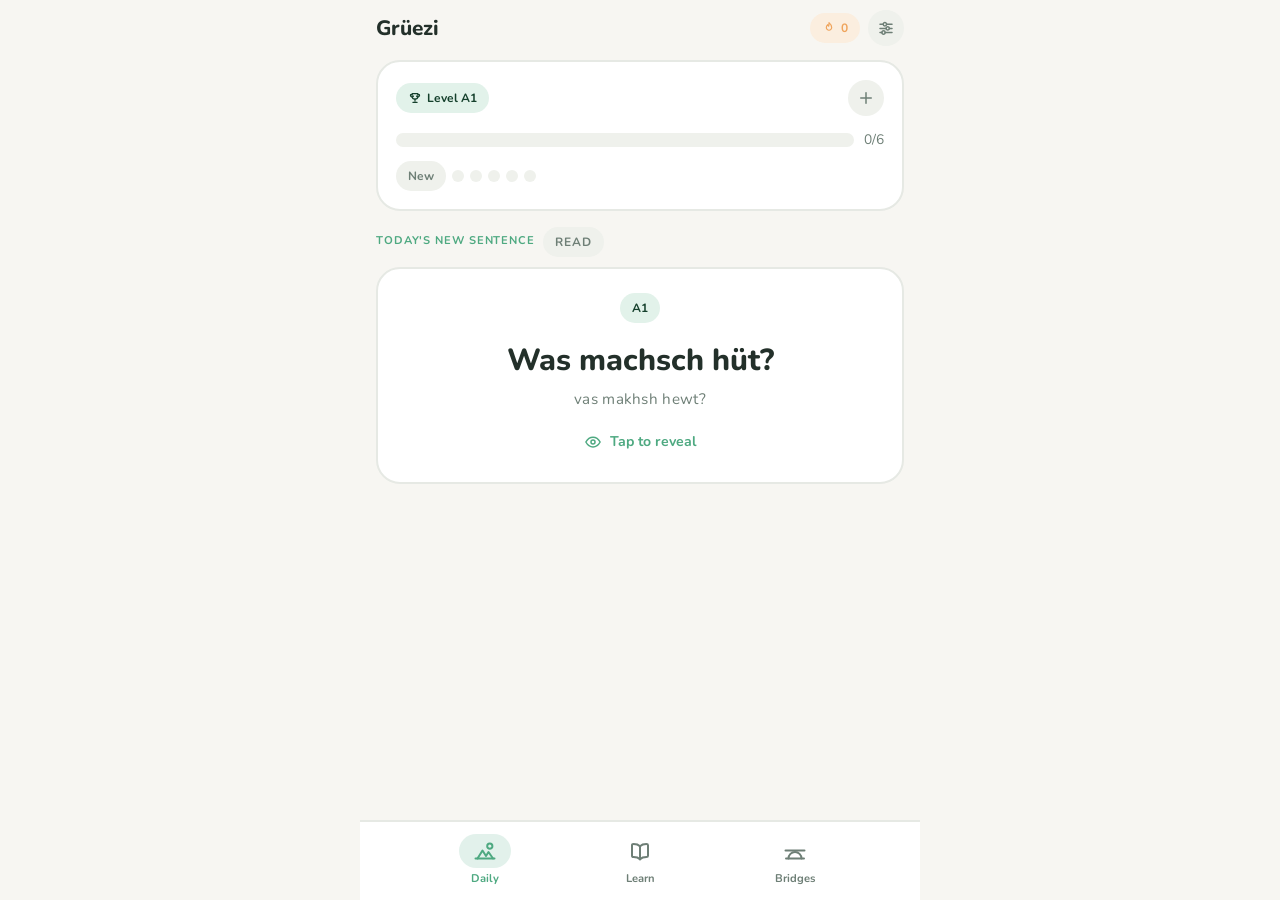
==== index.html @ e4e82e50 "The Grüezi web app, and the update channel for Swiss German" ====
<!DOCTYPE html>
<html lang="en">
<head>
<meta charset="utf-8">
<!-- viewport-fit=cover so the safe-area insets work on a notched iPhone. -->
<meta name="viewport" content="width=device-width, initial-scale=1, viewport-fit=cover">
<title>Grüezi — Swiss German</title>
<meta name="description" content="Learn everyday Zürich Swiss German the Language Transfer way: work it out yourself, then check.">
<meta name="theme-color" content="#f7f6f2">

<!-- Installing to the home screen: Android reads the manifest, iOS reads these. -->
<link rel="manifest" href="manifest.webmanifest">
<link rel="apple-touch-icon" href="icons/apple-touch-icon.png">
<link rel="icon" href="icons/favicon-64.png" sizes="64x64">
<meta name="apple-mobile-web-app-capable" content="yes">
<meta name="apple-mobile-web-app-status-bar-style" content="default">
<meta name="apple-mobile-web-app-title" content="Grüezi">
<meta name="mobile-web-app-capable" content="yes">

<link rel="preload" href="assets/fonts/nunito-var.woff2" as="font" type="font/woff2" crossorigin>
<link rel="stylesheet" href="app.css">
</head>
<body>

<!-- The shell is rendered by app.js; this is what shows while it loads. -->
<div id="app">
  <div class="empty" style="margin:auto">
    <p class="muted">Loading…</p>
  </div>
</div>

<noscript>
  <div class="empty" style="margin:auto">
    <h3>JavaScript is off</h3>
    <p class="muted">Grüezi keeps your deck in the browser, so it needs JavaScript to run.</p>
  </div>
</noscript>

<script type="module" src="js/app.js"></script>
</body>
</html>
---- app.css ----
/*
 * Grüezi on the web.
 *
 * Same design system as the Android app: the "Alpine" palette from
 * `ui/Theme.kt`, Nunito, generous radii, and buttons that sit on a solid slab
 * so they read as physical keys. Tokens first, then components — a colour is
 * never written as a literal below the `:root` blocks.
 */

/* --- font ------------------------------------------------------------- */

@font-face {
  font-family: 'Nunito';
  src: url('assets/fonts/nunito-var.woff2') format('woff2-variations');
  font-weight: 400 900;
  font-style: normal;
  font-display: swap;
}

/* --- tokens ----------------------------------------------------------- */

:root {
  --green: #4ea981;
  --green-deep: #357c5d;
  --green-soft: #e2f2ea;
  --sky: #5baedb;
  --sky-soft: #e2f0f8;
  --heather: #9a8bd0;
  --heather-soft: #ede9f8;
  --apricot: #efa45c;
  --apricot-soft: #fbeedf;
  --coral: #e4786e;

  --bg: #f7f6f2;
  --card: #ffffff;
  --card-alt: #eff1ec;
  --ink: #23302a;
  --ink-soft: #6e7f76;
  --line: #e6e9e4;

  --primary: var(--green);
  --on-primary: #ffffff;
  --primary-container: var(--green-soft);
  --on-primary-container: #15402c;

  /* The four Anki keys. */
  --g-again: var(--coral);
  --g-hard: var(--apricot);
  --g-good: var(--green);
  --g-easy: var(--sky);

  --r-sm: 14px;
  --r-md: 20px;
  --r-lg: 24px;
  --r-xl: 28px;
  --depth: 4px;

  --gutter: 16px;
  --maxw: 560px;
}

/* Night: the same hues, darkened, never pure black. */
@media (prefers-color-scheme: dark) {
  :root:not([data-theme='light']) {
    --green: #6fd0a3;
    --green-deep: #3e8a67;
    --green-soft: #204a38;
    --sky: #79c2ea;
    --sky-soft: #1c3143;
    --heather: #b4a6e8;
    --heather-soft: #2e2748;
    --apricot: #f5be81;
    --apricot-soft: #3e3125;
    --coral: #ee9086;

    --bg: #141a17;
    --card: #1e2622;
    --card-alt: #28312c;
    --ink: #e8efea;
    --ink-soft: #9aaaa1;
    --line: #2e3a34;

    --on-primary: #07281a;
    --primary-container: #204a38;
    --on-primary-container: #bfebd6;
  }
}

:root[data-theme='dark'] {
  --green: #6fd0a3;
  --green-deep: #3e8a67;
  --green-soft: #204a38;
  --sky: #79c2ea;
  --sky-soft: #1c3143;
  --heather: #b4a6e8;
  --heather-soft: #2e2748;
  --apricot: #f5be81;
  --apricot-soft: #3e3125;
  --coral: #ee9086;

  --bg: #141a17;
  --card: #1e2622;
  --card-alt: #28312c;
  --ink: #e8efea;
  --ink-soft: #9aaaa1;
  --line: #2e3a34;

  --on-primary: #07281a;
  --primary-container: #204a38;
  --on-primary-container: #bfebd6;
}

/* --- base ------------------------------------------------------------- */

* { box-sizing: border-box; }

html, body {
  margin: 0;
  padding: 0;
  height: 100%;
}

body {
  background: var(--bg);
  color: var(--ink);
  font-family: 'Nunito', ui-rounded, 'SF Pro Rounded', system-ui, -apple-system, sans-serif;
  font-weight: 400;
  font-size: 16px;
  line-height: 1.5;
  -webkit-font-smoothing: antialiased;
  -webkit-tap-highlight-color: transparent;
  overscroll-behavior-y: none;
}

h1, h2, h3 { font-weight: 800; margin: 0; line-height: 1.2; }
h1 { font-size: 1.7rem; }
h2 { font-size: 1.35rem; }
h3 { font-size: 1.1rem; }
p { margin: 0; }
button { font: inherit; color: inherit; }

.muted { color: var(--ink-soft); }
.small { font-size: 0.86rem; }
.center { text-align: center; }

/* Screen-reader-only, for labels an icon carries visually. */
.sr {
  position: absolute;
  width: 1px; height: 1px;
  padding: 0; margin: -1px;
  overflow: hidden;
  clip: rect(0 0 0 0);
  white-space: nowrap;
}

.section-label {
  font-size: 0.75rem;
  font-weight: 700;
  letter-spacing: 0.08em;
  text-transform: uppercase;
  color: var(--ink-soft);
}

/* --- app shell -------------------------------------------------------- */

#app {
  display: flex;
  flex-direction: column;
  min-height: 100dvh;
  max-width: var(--maxw);
  margin: 0 auto;
}

.topbar {
  display: flex;
  align-items: center;
  justify-content: space-between;
  gap: 10px;
  padding: calc(env(safe-area-inset-top) + 10px) var(--gutter) 10px;
  background: var(--bg);
  position: sticky;
  top: 0;
  z-index: 10;
}

.topbar h1 { font-size: 1.3rem; }

.topbar-actions { display: flex; align-items: center; gap: 8px; }

main {
  flex: 1;
  padding: 0 var(--gutter) 24px;
  min-width: 0;
}

/* Bottom navigation — three destinations, the selected one in its own accent. */
.bottomnav {
  position: sticky;
  bottom: 0;
  display: flex;
  justify-content: space-evenly;
  gap: 4px;
  background: var(--card);
  border-top: 2px solid var(--line);
  padding: 8px var(--gutter) calc(env(safe-area-inset-bottom) + 8px);
  z-index: 10;
}

.navitem {
  display: flex;
  flex-direction: column;
  align-items: center;
  gap: 3px;
  border: 0;
  background: none;
  padding: 4px 16px;
  border-radius: 18px;
  cursor: pointer;
  color: var(--ink-soft);
}

.navitem .bubble {
  display: grid;
  place-items: center;
  padding: 5px 14px;
  border-radius: 999px;
  background: transparent;
  transition: background 160ms ease;
}

.navitem svg { width: 24px; height: 24px; }
.navitem span { font-size: 0.7rem; font-weight: 700; }

.navitem[aria-current='page'] { color: var(--nav-accent, var(--primary)); }
.navitem[aria-current='page'] .bubble {
  background: color-mix(in srgb, var(--nav-accent, var(--primary)) 16%, transparent);
}
.navitem[data-tab='learn'] { --nav-accent: var(--sky); }
.navitem[data-tab='bridges'] { --nav-accent: var(--heather); }

/* --- primitives ------------------------------------------------------- */

.card {
  background: var(--card);
  border: 2px solid var(--line);
  border-radius: var(--r-lg);
  padding: 18px;
}

.card.tappable { cursor: pointer; }
.card.tappable:active { transform: translateY(1px); }

.pill {
  display: inline-flex;
  align-items: center;
  gap: 5px;
  padding: 6px 12px;
  border-radius: 999px;
  background: var(--card-alt);
  color: var(--ink-soft);
  font-size: 0.75rem;
  font-weight: 700;
  border: 0;
  white-space: nowrap;
}

.pill svg { width: 14px; height: 14px; }
button.pill { cursor: pointer; }
.pill.accent { background: var(--primary-container); color: var(--on-primary-container); }
.pill.filled { background: var(--primary); color: var(--on-primary); }
.pill.bridges { background: var(--heather-soft); color: var(--heather); }
.pill.sky { background: var(--sky-soft); color: var(--sky); }
.pill.streak { background: var(--apricot-soft); color: var(--apricot); }

/* The roundel used for toolbar and inline icon actions. */
.iconbtn {
  display: grid;
  place-items: center;
  width: 36px;
  height: 36px;
  border: 0;
  border-radius: 999px;
  background: var(--card-alt);
  color: var(--ink-soft);
  cursor: pointer;
  flex: none;
}

.iconbtn svg { width: 18px; height: 18px; }
.iconbtn:active { transform: translateY(1px); }
.iconbtn.ghost { background: transparent; }

.bubble-icon {
  display: grid;
  place-items: center;
  width: 44px;
  height: 44px;
  border-radius: 999px;
  flex: none;
}
.bubble-icon svg { width: 22px; height: 22px; }

/*
 * The chunky button: a flat face on a darker slab. Pressing shifts the face
 * down onto the slab, so the footprint never changes and nothing reflows.
 */
.chunky {
  --c: var(--primary);
  position: relative;
  display: block;
  width: 100%;
  border: 0;
  padding: 0;
  background: none;
  cursor: pointer;
  height: 56px;
}

.chunky .slab {
  position: absolute;
  inset: var(--depth) 0 0 0;
  border-radius: 18px;
  background: color-mix(in srgb, var(--c) 78%, #000);
}

.chunky .face {
  position: absolute;
  inset: 0 0 var(--depth) 0;
  border-radius: 18px;
  background: var(--c);
  color: #fff;
  display: flex;
  align-items: center;
  justify-content: center;
  gap: 8px;
  font-weight: 800;
  letter-spacing: 0.04em;
  text-transform: uppercase;
  font-size: 0.92rem;
  transition: inset 70ms ease;
}

.chunky:active .face { inset: var(--depth) 0 0 0; }
.chunky:disabled { opacity: 0.45; cursor: default; }
.chunky:disabled:active .face { inset: 0 0 var(--depth) 0; }
.chunky svg { width: 20px; height: 20px; }

.ghostbtn {
  display: inline-flex;
  align-items: center;
  justify-content: center;
  gap: 6px;
  padding: 11px 18px;
  border-radius: 16px;
  border: 2px solid var(--line);
  background: none;
  color: var(--ink-soft);
  font-weight: 700;
  font-size: 0.85rem;
  cursor: pointer;
}

.ghostbtn svg { width: 18px; height: 18px; }
.ghostbtn:active { transform: translateY(1px); }

.track {
  flex: 1;
  height: 14px;
  border-radius: 999px;
  background: var(--card-alt);
  overflow: hidden;
}

.track > div {
  height: 100%;
  border-radius: 999px;
  background: var(--primary);
  transition: width 400ms ease;
}

.row { display: flex; align-items: center; gap: 10px; }
.row.between { justify-content: space-between; }
.row.wrap { flex-wrap: wrap; }
.stack { display: flex; flex-direction: column; gap: 12px; }

/* --- the grade keys --------------------------------------------------- */

.grades {
  display: grid;
  grid-template-columns: repeat(4, 1fr);
  gap: 7px;
}

.gradekey {
  position: relative;
  height: 60px;
  border: 0;
  padding: 0;
  background: none;
  cursor: pointer;
}

.gradekey .slab {
  position: absolute;
  inset: var(--depth) 0 0 0;
  border-radius: 16px;
  background: color-mix(in srgb, var(--c) 76%, #000);
}

.gradekey .face {
  position: absolute;
  inset: 0 0 var(--depth) 0;
  border-radius: 16px;
  background: var(--c);
  color: #fff;
  display: flex;
  flex-direction: column;
  align-items: center;
  justify-content: center;
  gap: 1px;
  transition: inset 70ms ease;
}

.gradekey:active .face { inset: var(--depth) 0 0 0; }
.gradekey .label { font-size: 0.72rem; font-weight: 800; text-transform: uppercase; }
.gradekey .interval { font-size: 0.68rem; opacity: 0.82; }

.gradekey[data-grade='AGAIN'] { --c: var(--g-again); }
.gradekey[data-grade='HARD'] { --c: var(--g-hard); }
.gradekey[data-grade='GOOD'] { --c: var(--g-good); }
.gradekey[data-grade='EASY'] { --c: var(--g-easy); }

/* --- the practice card ------------------------------------------------ */

.banner {
  display: flex;
  align-items: center;
  gap: 8px;
  margin: 16px 0 10px;
  font-size: 0.7rem;
  font-weight: 700;
  letter-spacing: 0.08em;
  text-transform: uppercase;
}

.banner.new { color: var(--primary); }
.banner.step { color: var(--apricot); }
.banner.due { color: var(--sky); }
.banner.extra { color: var(--ink-soft); }

.sentence-card {
  text-align: center;
  padding: 24px 20px;
}

.sentence-card .dialect {
  font-size: 1.9rem;
  font-weight: 800;
  line-height: 1.3;
  margin: 18px 0 0;
  overflow-wrap: break-word;
}

.sentence-card .dialect.answer { color: var(--primary); }
.sentence-card .prompt-natural { font-size: 1.6rem; font-weight: 800; line-height: 1.3; margin-top: 18px; }
.sentence-card .phonetics { color: var(--ink-soft); font-size: 0.95rem; letter-spacing: 0.02em; margin-top: 8px; }
.sentence-card .literal { font-style: italic; color: var(--ink-soft); font-size: 1.05rem; }
.sentence-card .natural { font-size: 1.3rem; font-weight: 700; }

.reveal-hint {
  display: inline-flex;
  align-items: center;
  gap: 8px;
  margin-top: 20px;
  color: var(--primary);
  font-weight: 700;
  font-size: 0.88rem;
}

.reveal-hint svg { width: 18px; height: 18px; }

.answer-block { margin-top: 20px; display: flex; flex-direction: column; gap: 6px; }

.note {
  display: flex;
  gap: 10px;
  text-align: left;
  margin-top: 20px;
  padding: 14px;
  border-radius: var(--r-md);
  background: var(--apricot-soft);
  font-size: 0.95rem;
}

.note svg { width: 18px; height: 18px; color: var(--apricot); flex: none; margin-top: 2px; }

/* --- lists: lessons and bridges --------------------------------------- */

.lesson-row { display: flex; gap: 12px; }

.rail {
  display: flex;
  flex-direction: column;
  align-items: center;
  width: 44px;
  flex: none;
}

.rail .connector { width: 3px; height: 14px; background: var(--line); }
.rail .connector.hidden { visibility: hidden; }

.rail .node {
  display: grid;
  place-items: center;
  width: 40px;
  height: 40px;
  border-radius: 999px;
  background: var(--card-alt);
  color: var(--ink-soft);
  font-weight: 800;
}

.rail .node.done { background: var(--sky); color: #fff; }
.rail .node.next { background: var(--primary); color: #fff; }
.rail .node svg { width: 20px; height: 20px; }

.lesson-row .card { flex: 1; margin-bottom: 8px; padding: 14px 16px; }
.lesson-row.has-connector .card { margin-top: 14px; }
.lesson-row .card.next { border-color: var(--primary); }

.list-row { display: flex; align-items: center; gap: 14px; }
.list-row .grow { flex: 1; min-width: 0; }
.list-row .chev { width: 18px; height: 18px; color: var(--ink-soft); flex: none; }

/* --- bridges ---------------------------------------------------------- */

.rule-box {
  display: flex;
  align-items: center;
  gap: 12px;
  padding: 16px;
  border-radius: var(--r-md);
  background: var(--heather-soft);
  color: var(--heather);
  font-weight: 700;
}

.rule-box svg { width: 22px; height: 22px; flex: none; }

.example {
  display: flex;
  align-items: center;
  justify-content: space-between;
  gap: 12px;
  padding: 14px 16px;
  border-radius: 18px;
  border: 2px solid var(--card-alt);
  background: var(--card-alt);
  margin-bottom: 8px;
  cursor: pointer;
  text-align: left;
  width: 100%;
}

.example.revealed {
  background: var(--card);
  border-color: color-mix(in srgb, var(--heather) 40%, transparent);
  cursor: default;
}

.example .prompt { font-weight: 600; }
.example .answer { font-weight: 800; font-size: 1.1rem; color: var(--heather); text-align: right; }

/* --- the teach block in a lesson -------------------------------------- */

.teach {
  display: flex;
  gap: 12px;
  padding: 16px;
  border-radius: var(--r-md);
  background: var(--sky-soft);
}

.teach svg { width: 20px; height: 20px; color: var(--sky); flex: none; margin-top: 2px; }

/* --- dialogs ---------------------------------------------------------- */

dialog {
  border: 0;
  border-radius: var(--r-xl);
  padding: 0;
  background: var(--card);
  color: var(--ink);
  max-width: min(440px, calc(100vw - 32px));
  width: 100%;
}

dialog::backdrop { background: rgba(0, 0, 0, 0.45); }
.dialog-body { padding: 22px; display: flex; flex-direction: column; gap: 16px; }
.dialog-body h2 { text-align: center; }

.setting { display: flex; align-items: center; gap: 12px; }
.setting .grow { flex: 1; }

/* A switch, built from a checkbox so it stays keyboard-operable. */
.switch { position: relative; width: 50px; height: 30px; flex: none; }
.switch input { position: absolute; opacity: 0; width: 100%; height: 100%; margin: 0; cursor: pointer; }
.switch .slider {
  position: absolute;
  inset: 0;
  border-radius: 999px;
  background: var(--card-alt);
  transition: background 160ms ease;
  pointer-events: none;
}
.switch .slider::after {
  content: '';
  position: absolute;
  top: 3px;
  left: 3px;
  width: 24px;
  height: 24px;
  border-radius: 999px;
  background: #fff;
  box-shadow: 0 1px 3px rgba(0, 0, 0, 0.2);
  transition: transform 160ms ease;
}
.switch input:checked + .slider { background: var(--primary); }
.switch input:checked + .slider::after { transform: translateX(20px); }

/* --- the streak calendar ---------------------------------------------- */

.streak-hero {
  display: flex;
  align-items: center;
  gap: 14px;
  padding: 16px;
  border-radius: var(--r-lg);
  background: var(--apricot-soft);
}

.streak-hero .bubble-icon { background: color-mix(in srgb, var(--apricot) 20%, transparent); color: var(--apricot); }
.streak-hero h3 { color: var(--apricot); }

.calendar { display: grid; grid-template-columns: repeat(7, 1fr); gap: 4px; }
.calendar .dow { text-align: center; font-size: 0.72rem; font-weight: 700; color: var(--ink-soft); }

.calendar .day {
  aspect-ratio: 1;
  display: grid;
  place-items: center;
  border-radius: 999px;
  font-size: 0.82rem;
}

.calendar .day.today { outline: 2px solid var(--primary); outline-offset: -2px; font-weight: 800; color: var(--primary); }
.calendar .day.complete { background: var(--apricot); color: #fff; outline: 0; }
.calendar .day.complete svg { width: 15px; height: 15px; }
.calendar .day.future { color: color-mix(in srgb, var(--ink-soft) 45%, transparent); }

/* --- forms ------------------------------------------------------------ */

.field { display: flex; flex-direction: column; gap: 6px; }

.field label { font-size: 0.8rem; font-weight: 700; color: var(--ink-soft); }

.field input, .field textarea {
  font: inherit;
  padding: 12px 14px;
  border-radius: var(--r-sm);
  border: 2px solid var(--line);
  background: var(--card);
  color: var(--ink);
}

.field input:focus, .field textarea:focus { outline: 0; border-color: var(--primary); }

.chipset { display: flex; flex-wrap: wrap; gap: 6px; }

.chip {
  padding: 8px 14px;
  border-radius: 999px;
  border: 2px solid var(--line);
  background: none;
  color: var(--ink-soft);
  font-size: 0.82rem;
  font-weight: 700;
  cursor: pointer;
}

.chip[aria-pressed='true'] { background: var(--primary); border-color: var(--primary); color: var(--on-primary); }

/* --- empty / loading states ------------------------------------------- */

.empty {
  display: flex;
  flex-direction: column;
  align-items: center;
  gap: 12px;
  text-align: center;
  padding: 32px 20px;
}

.empty .bubble-icon { width: 72px; height: 72px; }
.empty .bubble-icon svg { width: 34px; height: 34px; }

/* Honour a reduced-motion preference — the press animations are decorative. */
@media (prefers-reduced-motion: reduce) {
  * { transition-duration: 0.01ms !important; animation-duration: 0.01ms !important; }
}
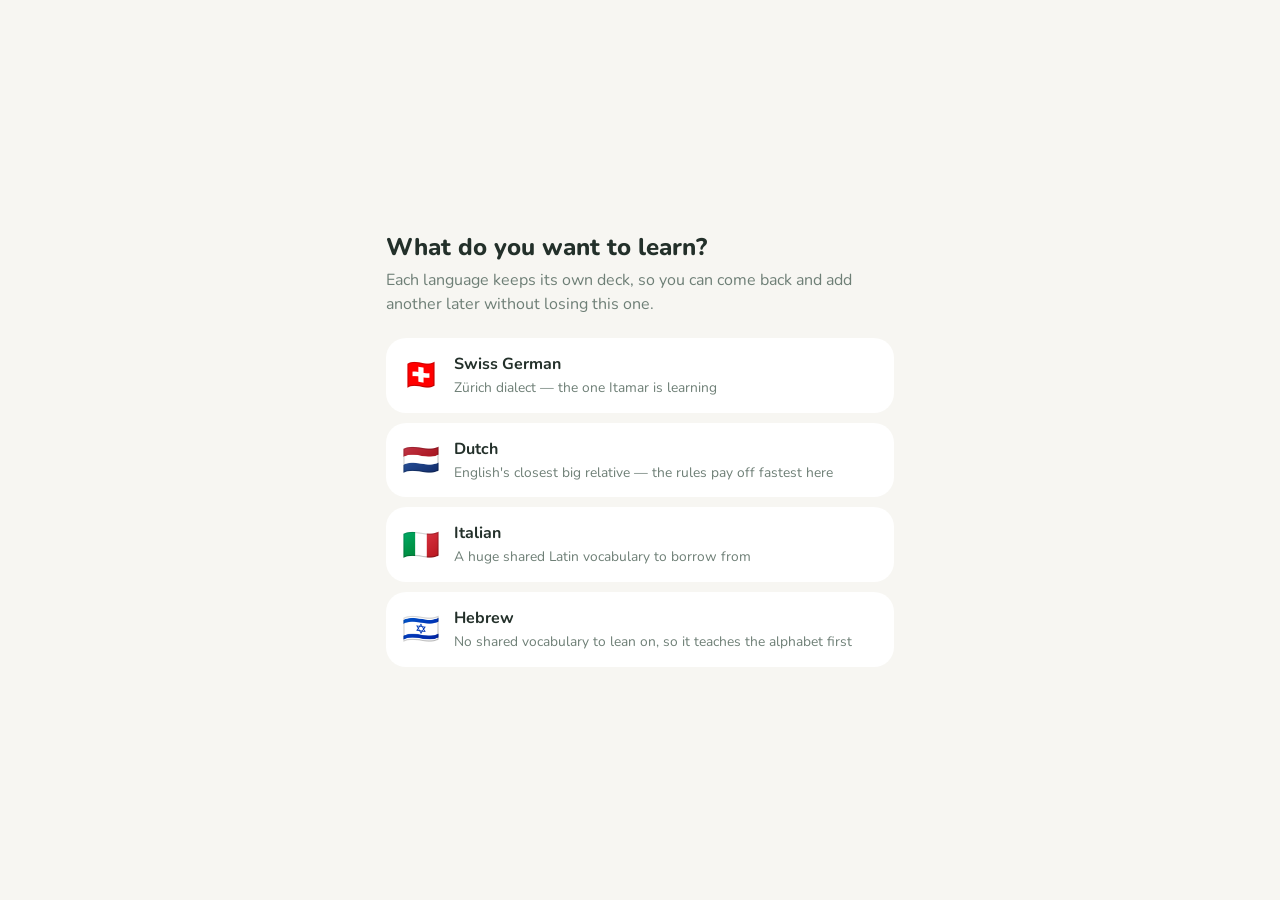
==== commit a47a4fee: "Publish the polyglot web app, and four app updates The web app at the root served Swiss only; it now" ====
--- a/index.html
+++ b/index.html
@@ -4,8 +4,9 @@
 <meta charset="utf-8">
 <!-- viewport-fit=cover so the safe-area insets work on a notched iPhone. -->
 <meta name="viewport" content="width=device-width, initial-scale=1, viewport-fit=cover">
-<title>Grüezi — Swiss German</title>
-<meta name="description" content="Learn everyday Zürich Swiss German the Language Transfer way: work it out yourself, then check.">
+<!-- Replaced by app.js once the language is known; this is the pre-pick title. -->
+<title>Grüezi — learn a language the thinking way</title>
+<meta name="description" content="Swiss German, Dutch, Italian or Hebrew the Language Transfer way: work it out yourself, then check.">
 <meta name="theme-color" content="#f7f6f2">
 
 <!-- Installing to the home screen: Android reads the manifest, iOS reads these. -->
@@ -32,7 +33,7 @@
 <noscript>
   <div class="empty" style="margin:auto">
     <h3>JavaScript is off</h3>
-    <p class="muted">Grüezi keeps your deck in the browser, so it needs JavaScript to run.</p>
+    <p class="muted">This keeps your deck in the browser, so it needs JavaScript to run.</p>
   </div>
 </noscript>
 
--- a/app.css
+++ b/app.css
@@ -422,12 +422,13 @@
 }
 
 .gradekey:active .face { inset: var(--depth) 0 0 0; }
-.gradekey .label { font-size: 0.72rem; font-weight: 800; text-transform: uppercase; }
-.gradekey .interval { font-size: 0.68rem; opacity: 0.82; }
-
-.gradekey[data-grade='AGAIN'] { --c: var(--g-again); }
+/* No interval line under the label any more, so the word can breathe. */
+.gradekey .label { font-size: 0.8rem; font-weight: 800; text-transform: uppercase; }
+
+/* Hard carries the lapse now, so it takes the warning colour; the old Again
+   swatch is unused. */
 .gradekey[data-grade='HARD'] { --c: var(--g-hard); }
-.gradekey[data-grade='GOOD'] { --c: var(--g-good); }
+.gradekey[data-grade='MEDIUM'] { --c: var(--g-good); }
 .gradekey[data-grade='EASY'] { --c: var(--g-easy); }
 
 /* --- the practice card ------------------------------------------------ */
@@ -708,3 +709,67 @@
 @media (prefers-reduced-motion: reduce) {
   * { transition-duration: 0.01ms !important; animation-duration: 0.01ms !important; }
 }
+
+/* --- the language picker ------------------------------------------------- */
+/* The first screen, before any language is chosen. There is nothing to render
+   behind it, so it replaces the app rather than sitting over it. */
+
+.picker {
+  margin: auto;
+  padding: 32px 18px calc(32px + env(safe-area-inset-bottom));
+  max-width: 34rem;
+  width: 100%;
+}
+
+.picker h1 {
+  font-size: 1.5rem;
+  margin: 0 0 6px;
+}
+
+.picker > .muted { margin: 0 0 22px; }
+
+.langlist {
+  display: grid;
+  gap: 10px;
+}
+
+.langcard {
+  display: flex;
+  align-items: center;
+  gap: 14px;
+  width: 100%;
+  padding: 14px 16px;
+  border: 2px solid var(--outline);
+  border-radius: 20px;
+  background: var(--card);
+  color: inherit;
+  font: inherit;
+  text-align: left;
+  cursor: pointer;
+}
+
+.langcard:hover { border-color: var(--primary); }
+.langcard:active { transform: translateY(1px); }
+
+.langflag {
+  font-size: 1.9rem;
+  line-height: 1;
+}
+
+.langtext {
+  display: flex;
+  flex-direction: column;
+  gap: 2px;
+}
+
+/* --- right-to-left target text ------------------------------------------- */
+/* Only Hebrew, and only the sentence itself: the chrome stays English, because
+   the whole point is that the target language is the one thing being decoded. */
+
+:root[data-target-dir='rtl'] .sentence-card .dialect,
+:root[data-target-dir='rtl'] .bridge-answer,
+:root[data-target-dir='rtl'] .build-answer {
+  direction: rtl;
+  text-align: right;
+  unicode-bidi: isolate;
+}
